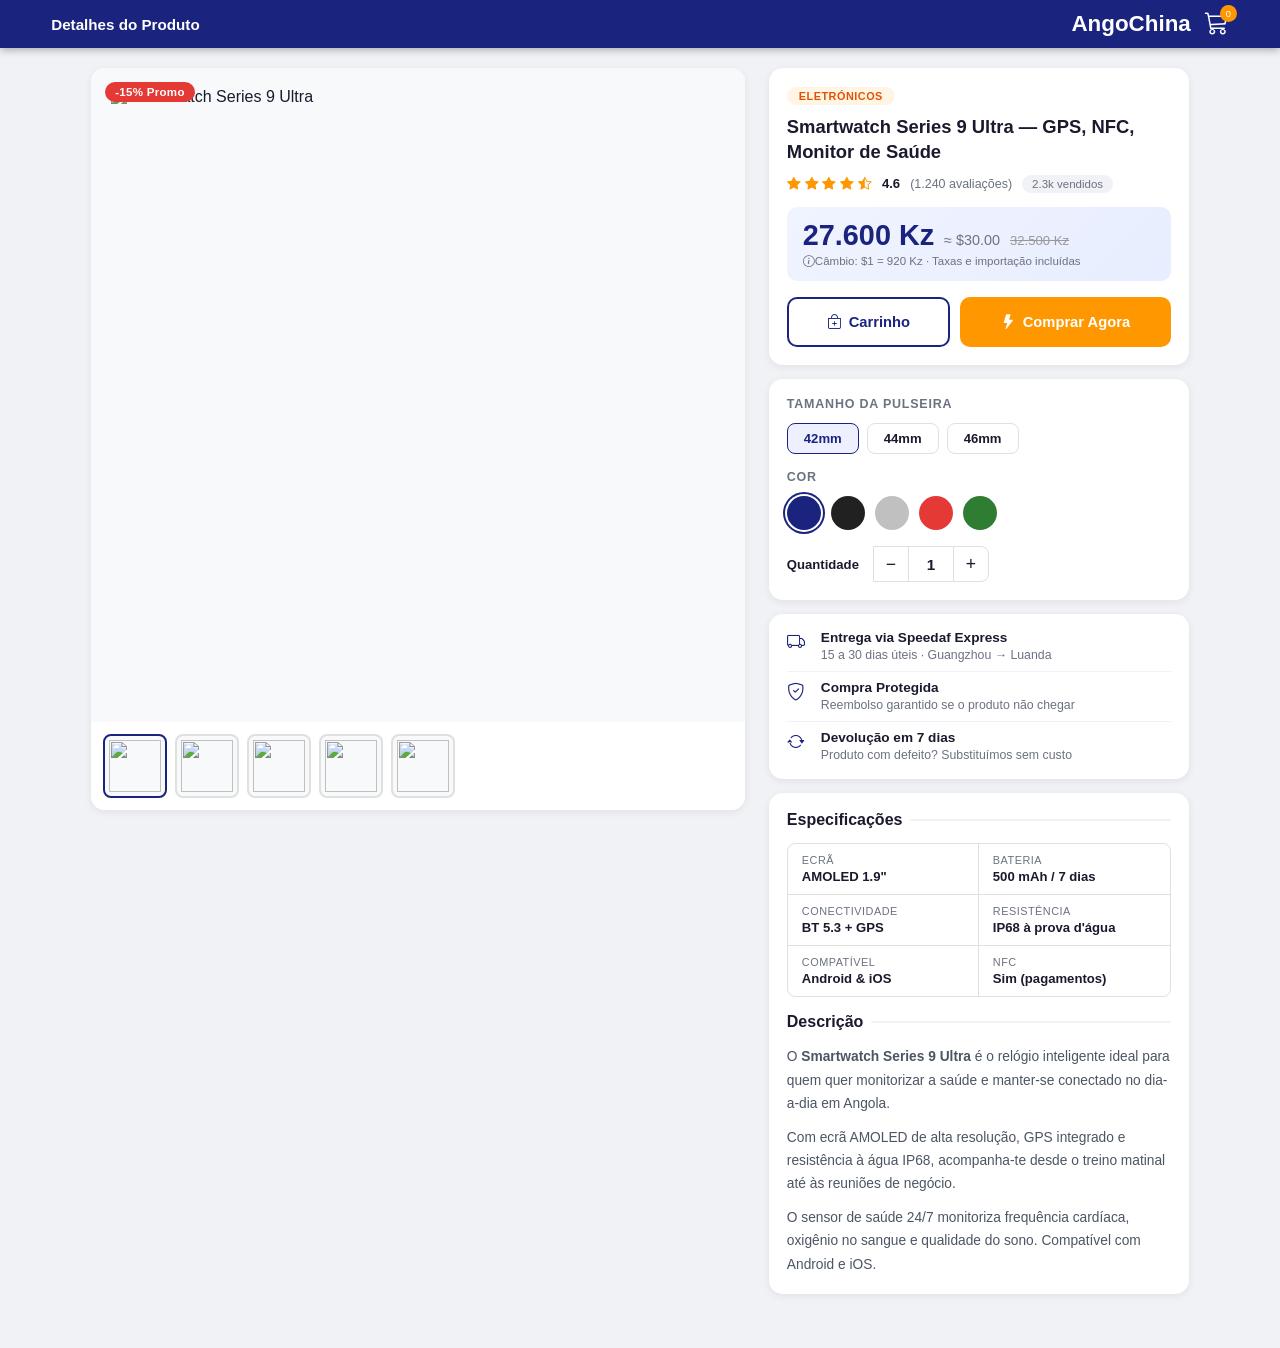
==== src/Frontend/Pages/produto.html @ 0ebcf45f "HTML de produto generico" ====
<!doctype html>
<html lang="pt-AO">
  <head>
    <meta charset="UTF-8" />
    <meta
      name="viewport"
      content="width=device-width, initial-scale=1.0, maximum-scale=1.0, user-scalable=no"
    />
    <title>AngoChina | Smartwatch Series 9 Ultra</title>
    <link
      href="https://cdn.jsdelivr.net/npm/bootstrap-icons@1.11.0/font/bootstrap-icons.css"
      rel="stylesheet"
    />
    <link rel="stylesheet" href="../assets/css/produto.css" />
  </head>
  <body>
    <!-- HEADER -->
    <header class="main-header">
      <div class="header-container">
        <a href="index.html" class="btn-back"
          ><i class="bi bi-arrow-left"></i
        ></a>
        <span class="header-title">Detalhes do Produto</span>
        <a href="index.html" class="logo" style="display: none" id="desktopLogo"
          >AngoChina</a
        >
        <a href="#" class="cart-icon">
          <i class="bi bi-cart3"></i>
          <span class="badge" id="cartCount">0</span>
        </a>
      </div>
    </header>

    <!-- PÁGINA -->
    <div class="page">
      <!-- COLUNA ESQUERDA: Galeria -->
      <div class="gallery-col">
        <div class="gallery">
          <div class="main-photo">
            <span class="discount-badge">-15% Promo</span>
            <img
              id="mainImg"
              src="https://via.placeholder.com/500x500?text=Foto+1"
              alt="Smartwatch Series 9 Ultra"
            />
          </div>
          <div class="thumbnails">
            <div
              class="thumb active"
              onclick="
                changePhoto(
                  this,
                  'https://via.placeholder.com/500x500?text=Foto+1',
                )
              "
            >
              <img src="https://via.placeholder.com/120x120?text=1" alt="" />
            </div>
            <div
              class="thumb"
              onclick="
                changePhoto(
                  this,
                  'https://via.placeholder.com/500x500?text=Foto+2',
                )
              "
            >
              <img src="https://via.placeholder.com/120x120?text=2" alt="" />
            </div>
            <div
              class="thumb"
              onclick="
                changePhoto(
                  this,
                  'https://via.placeholder.com/500x500?text=Foto+3',
                )
              "
            >
              <img src="https://via.placeholder.com/120x120?text=3" alt="" />
            </div>
            <div
              class="thumb"
              onclick="
                changePhoto(
                  this,
                  'https://via.placeholder.com/500x500?text=Foto+4',
                )
              "
            >
              <img src="https://via.placeholder.com/120x120?text=4" alt="" />
            </div>
            <div
              class="thumb"
              onclick="
                changePhoto(
                  this,
                  'https://via.placeholder.com/500x500?text=Foto+5',
                )
              "
            >
              <img src="https://via.placeholder.com/120x120?text=5" alt="" />
            </div>
          </div>
        </div>
      </div>

      <!-- COLUNA DIREITA: Info -->
      <div class="info-col">
        <!-- INFO PRINCIPAL -->
        <div class="info-card">
          <span class="cat-tag">Eletrónicos</span>
          <h1 class="product-title">
            Smartwatch Series 9 Ultra — GPS, NFC, Monitor de Saúde
          </h1>

          <div class="rating-row">
            <span class="stars">
              <i class="bi bi-star-fill"></i>
              <i class="bi bi-star-fill"></i>
              <i class="bi bi-star-fill"></i>
              <i class="bi bi-star-fill"></i>
              <i class="bi bi-star-half"></i>
            </span>
            <span class="rating-num">4.6</span>
            <span class="reviews-count">(1.240 avaliações)</span>
            <span class="sold-tag">2.3k vendidos</span>
          </div>

          <div class="price-section">
            <div class="price-main">
              <span class="price-kz">27.600 Kz</span>
              <span class="price-usd">≈ $30.00</span>
              <span class="price-original">32.500 Kz</span>
            </div>
            <p class="price-note">
              <i class="bi bi-info-circle me-1"></i>Câmbio: $1 = 920 Kz · Taxas
              e importação incluídas
            </p>
          </div>

          <!-- Botões Desktop -->
          <div class="desktop-actions">
            <button class="btn-cart" onclick="addToCart()">
              <i class="bi bi-bag-plus"></i> Carrinho
            </button>
            <button
              class="btn-buy"
              onclick="showToast('A redirecionar para pagamento...')"
            >
              <i class="bi bi-lightning-fill"></i> Comprar Agora
            </button>
          </div>
        </div>

        <!-- VARIANTES -->
        <div class="variants-card">
          <p class="section-label">Tamanho da Pulseira</p>
          <div class="variant-options">
            <button class="variant-btn active" onclick="selectVariant(this)">
              42mm
            </button>
            <button class="variant-btn" onclick="selectVariant(this)">
              44mm
            </button>
            <button class="variant-btn" onclick="selectVariant(this)">
              46mm
            </button>
          </div>

          <p class="section-label">Cor</p>
          <div class="color-options">
            <div
              class="color-btn active"
              style="background: #1a237e"
              title="Azul"
              onclick="selectColor(this)"
            ></div>
            <div
              class="color-btn"
              style="background: #212121"
              title="Preto"
              onclick="selectColor(this)"
            ></div>
            <div
              class="color-btn"
              style="background: #c0c0c0"
              title="Prata"
              onclick="selectColor(this)"
            ></div>
            <div
              class="color-btn"
              style="background: #e53935"
              title="Vermelho"
              onclick="selectColor(this)"
            ></div>
            <div
              class="color-btn"
              style="background: #2e7d32"
              title="Verde"
              onclick="selectColor(this)"
            ></div>
          </div>

          <div class="qty-row">
            <span class="qty-label">Quantidade</span>
            <button class="qty-btn" onclick="changeQty(-1)">−</button>
            <div class="qty-display" id="qtyDisplay">1</div>
            <button class="qty-btn" onclick="changeQty(1)">+</button>
          </div>
        </div>

        <!-- ENTREGA -->
        <div class="shipping-card">
          <div class="shipping-row">
            <i class="bi bi-truck shipping-icon"></i>
            <div class="shipping-text">
              <strong>Entrega via Speedaf Express</strong>
              <span>15 a 30 dias úteis · Guangzhou → Luanda</span>
            </div>
          </div>
          <div class="shipping-row">
            <i class="bi bi-shield-check shipping-icon"></i>
            <div class="shipping-text">
              <strong>Compra Protegida</strong>
              <span>Reembolso garantido se o produto não chegar</span>
            </div>
          </div>
          <div class="shipping-row">
            <i class="bi bi-arrow-repeat shipping-icon"></i>
            <div class="shipping-text">
              <strong>Devolução em 7 dias</strong>
              <span>Produto com defeito? Substituímos sem custo</span>
            </div>
          </div>
        </div>

        <!-- DESCRIÇÃO -->
        <div class="desc-card">
          <h2 class="desc-title">Especificações</h2>
          <div class="specs-grid">
            <div class="spec-item">
              <div class="spec-key">Ecrã</div>
              <div class="spec-val">AMOLED 1.9"</div>
            </div>
            <div class="spec-item">
              <div class="spec-key">Bateria</div>
              <div class="spec-val">500 mAh / 7 dias</div>
            </div>
            <div class="spec-item">
              <div class="spec-key">Conectividade</div>
              <div class="spec-val">BT 5.3 + GPS</div>
            </div>
            <div class="spec-item">
              <div class="spec-key">Resistência</div>
              <div class="spec-val">IP68 à prova d'água</div>
            </div>
            <div class="spec-item">
              <div class="spec-key">Compatível</div>
              <div class="spec-val">Android & iOS</div>
            </div>
            <div class="spec-item">
              <div class="spec-key">NFC</div>
              <div class="spec-val">Sim (pagamentos)</div>
            </div>
          </div>

          <h2 class="desc-title">Descrição</h2>
          <div class="desc-text">
            <p>
              O <strong>Smartwatch Series 9 Ultra</strong> é o relógio
              inteligente ideal para quem quer monitorizar a saúde e manter-se
              conectado no dia-a-dia em Angola.
            </p>
            <p>
              Com ecrã AMOLED de alta resolução, GPS integrado e resistência à
              água IP68, acompanha-te desde o treino matinal até às reuniões de
              negócio.
            </p>
            <p>
              O sensor de saúde 24/7 monitoriza frequência cardíaca, oxigênio no
              sangue e qualidade do sono. Compatível com Android e iOS.
            </p>
          </div>
        </div>
      </div>
      <!-- /info-col -->
    </div>
    <!-- /page -->

    <!-- BARRA INFERIOR FIXA (mobile) -->
    <div class="bottom-bar">
      <div class="bottom-bar-inner">
        <button class="btn-cart" onclick="addToCart()">
          <i class="bi bi-bag-plus"></i> Carrinho
        </button>
        <button
          class="btn-buy"
          onclick="showToast('A redirecionar para pagamento...')"
        >
          <i class="bi bi-lightning-fill"></i> Comprar Agora
        </button>
      </div>
    </div>

    <!-- Toast -->
    <div class="toast" id="toast"></div>

    <script>
      let qty = 1;
      let cartCount = 0;

      function changeQty(delta) {
        qty = Math.max(1, Math.min(99, qty + delta));
        document.getElementById("qtyDisplay").textContent = qty;
      }

      function selectVariant(btn) {
        btn
          .closest(".variant-options")
          .querySelectorAll(".variant-btn")
          .forEach((b) => b.classList.remove("active"));
        btn.classList.add("active");
      }

      function selectColor(btn) {
        btn
          .closest(".color-options")
          .querySelectorAll(".color-btn")
          .forEach((b) => b.classList.remove("active"));
        btn.classList.add("active");
      }

      function changePhoto(thumb, src) {
        document
          .querySelectorAll(".thumb")
          .forEach((t) => t.classList.remove("active"));
        thumb.classList.add("active");
        const img = document.getElementById("mainImg");
        img.style.opacity = "0";
        img.style.transform = "scale(0.96)";
        setTimeout(() => {
          img.src = src;
          img.style.transition = "opacity 0.25s, transform 0.25s";
          img.style.opacity = "1";
          img.style.transform = "scale(1)";
        }, 150);
      }

      function addToCart() {
        cartCount++;
        document.getElementById("cartCount").textContent = cartCount;
        showToast(`✓ ${qty}x produto adicionado ao carrinho`);
      }

      function showToast(msg) {
        const t = document.getElementById("toast");
        t.textContent = msg;
        t.classList.add("show");
        setTimeout(() => t.classList.remove("show"), 2800);
      }

      // Mostrar logo no desktop
      if (window.innerWidth >= 768) {
        document.querySelector(".btn-back").style.display = "none";
        document.getElementById("desktopLogo").style.display = "block";
      }
    </script>
  </body>
</html>
---- src/Frontend/assets/css/produto.css ----
:root {
  --primary: #1a237e;
  --primary-dark: #121858;
  --accent: #ff9800;
  --accent-dark: #e65100;
  --bg: #f0f2f5;
  --white: #ffffff;
  --border: #e0e0e0;
  --text: #1a1a2e;
  --text-light: #6b7280;
  --shadow-sm: 0 2px 8px rgba(0, 0, 0, 0.07);
  --shadow: 0 4px 20px rgba(0, 0, 0, 0.11);
  --radius: 14px;
}

*,
*::before,
*::after {
  margin: 0;
  padding: 0;
  box-sizing: border-box;
  font-family: "Segoe UI", Tahoma, Geneva, Verdana, sans-serif;
}

html,
body {
  max-width: 100vw;
  overflow-x: hidden;
  background: var(--bg);
  color: var(--text);
}

/* ── HEADER ── */
.main-header {
  background: var(--primary);
  padding: 10px 4%;
  position: sticky;
  top: 0;
  z-index: 200;
  box-shadow: 0 2px 8px rgba(0, 0, 0, 0.3);
}

.header-container {
  max-width: 1200px;
  margin: 0 auto;
  display: flex;
  align-items: center;
  gap: 14px;
}

.btn-back {
  color: white;
  font-size: 1.3rem;
  text-decoration: none;
  flex-shrink: 0;
}

.header-title {
  flex: 1;
  color: white;
  font-size: 0.95rem;
  font-weight: 700;
  white-space: nowrap;
  overflow: hidden;
  text-overflow: ellipsis;
}

.logo {
  font-size: 1.4rem;
  font-weight: 900;
  color: white;
  text-decoration: none;
  white-space: nowrap;
}

.cart-icon {
  color: white;
  font-size: 1.5rem;
  text-decoration: none;
  position: relative;
}

.cart-icon .badge {
  position: absolute;
  top: -5px;
  right: -8px;
  background: var(--accent);
  color: white;
  font-size: 0.58rem;
  min-width: 17px;
  height: 17px;
  border-radius: 9px;
  display: flex;
  align-items: center;
  justify-content: center;
}

/* ── PAGE LAYOUT ── */
.page {
  max-width: 1200px;
  margin: 0 auto;
  padding: 20px 4% 100px;
}

/* ── GALERIA ── */
.gallery {
  background: var(--white);
  border-radius: var(--radius);
  overflow: hidden;
  box-shadow: var(--shadow-sm);
  margin-bottom: 14px;
}

.main-photo {
  position: relative;
  width: 100%;
  aspect-ratio: 1 / 1;
  background: #f8f9fa;
  display: flex;
  align-items: center;
  justify-content: center;
  overflow: hidden;
}

.main-photo img {
  width: 100%;
  height: 100%;
  object-fit: contain;
  padding: 20px;
  transition: transform 0.4s ease;
}

.main-photo:hover img {
  transform: scale(1.05);
}

/* Badge de desconto */
.discount-badge {
  position: absolute;
  top: 14px;
  left: 14px;
  background: #e53935;
  color: white;
  font-size: 0.72rem;
  font-weight: 800;
  padding: 4px 10px;
  border-radius: 30px;
  letter-spacing: 0.3px;
}

/* Miniaturas */
.thumbnails {
  display: flex;
  gap: 8px;
  padding: 12px;
  overflow-x: auto;
  scrollbar-width: none;
  background: var(--white);
}
.thumbnails::-webkit-scrollbar {
  display: none;
}

.thumb {
  flex: 0 0 64px;
  height: 64px;
  border-radius: 8px;
  border: 2px solid var(--border);
  overflow: hidden;
  cursor: pointer;
  transition: border-color 0.2s;
  background: #f8f9fa;
}

.thumb.active {
  border-color: var(--primary);
}

.thumb img {
  width: 100%;
  height: 100%;
  object-fit: contain;
  padding: 4px;
}

/* ── INFO CARD ── */
.info-card {
  background: var(--white);
  border-radius: var(--radius);
  padding: 18px;
  box-shadow: var(--shadow-sm);
  margin-bottom: 14px;
}

.cat-tag {
  display: inline-block;
  font-size: 0.68rem;
  font-weight: 800;
  color: var(--accent-dark);
  background: rgba(255, 152, 0, 0.1);
  border-radius: 30px;
  padding: 3px 12px;
  text-transform: uppercase;
  letter-spacing: 0.5px;
  margin-bottom: 10px;
}

.product-title {
  font-size: 1.15rem;
  font-weight: 800;
  line-height: 1.35;
  color: var(--text);
  margin-bottom: 10px;
}

/* Avaliação */
.rating-row {
  display: flex;
  align-items: center;
  gap: 10px;
  margin-bottom: 14px;
  flex-wrap: wrap;
}

.stars {
  color: var(--accent);
  font-size: 0.85rem;
}

.rating-num {
  font-size: 0.82rem;
  font-weight: 700;
  color: var(--text);
}

.reviews-count {
  font-size: 0.78rem;
  color: var(--text-light);
}

.sold-tag {
  font-size: 0.72rem;
  color: var(--text-light);
  background: var(--bg);
  padding: 3px 10px;
  border-radius: 20px;
}

/* Preço */
.price-section {
  background: linear-gradient(135deg, #f0f4ff 0%, #e8edff 100%);
  border-radius: 10px;
  padding: 14px 16px;
  margin-bottom: 16px;
}

.price-main {
  display: flex;
  align-items: baseline;
  gap: 10px;
  flex-wrap: wrap;
}

.price-kz {
  font-size: 1.8rem;
  font-weight: 900;
  color: var(--primary);
  line-height: 1;
}

.price-usd {
  font-size: 0.9rem;
  color: var(--text-light);
  font-weight: 500;
}

.price-original {
  font-size: 0.82rem;
  color: #999;
  text-decoration: line-through;
}

.price-note {
  font-size: 0.72rem;
  color: var(--text-light);
  margin-top: 6px;
}

/* ── VARIANTES ── */
.variants-card {
  background: var(--white);
  border-radius: var(--radius);
  padding: 18px;
  box-shadow: var(--shadow-sm);
  margin-bottom: 14px;
}

.section-label {
  font-size: 0.78rem;
  font-weight: 800;
  text-transform: uppercase;
  letter-spacing: 0.8px;
  color: var(--text-light);
  margin-bottom: 12px;
}

.variant-options {
  display: flex;
  flex-wrap: wrap;
  gap: 8px;
  margin-bottom: 16px;
}

.variant-btn {
  padding: 7px 16px;
  border-radius: 8px;
  border: 1.5px solid var(--border);
  background: var(--white);
  font-size: 0.82rem;
  font-weight: 600;
  color: var(--text);
  cursor: pointer;
  transition: all 0.18s;
}

.variant-btn.active {
  border-color: var(--primary);
  background: #eef0ff;
  color: var(--primary);
}

/* Cores */
.color-options {
  display: flex;
  gap: 10px;
  flex-wrap: wrap;
  margin-bottom: 16px;
}

.color-btn {
  width: 34px;
  height: 34px;
  border-radius: 50%;
  border: 3px solid transparent;
  cursor: pointer;
  transition: all 0.18s;
  position: relative;
}

.color-btn.active {
  border-color: var(--primary);
  box-shadow:
    0 0 0 2px white,
    0 0 0 4px var(--primary);
}

/* Quantidade */
.qty-row {
  display: flex;
  align-items: center;
  gap: 0;
}

.qty-label {
  font-size: 0.82rem;
  font-weight: 700;
  color: var(--text);
  margin-right: 14px;
}

.qty-btn {
  width: 36px;
  height: 36px;
  border: 1.5px solid var(--border);
  background: var(--white);
  font-size: 1.1rem;
  color: var(--text);
  cursor: pointer;
  display: flex;
  align-items: center;
  justify-content: center;
  transition: background 0.15s;
  user-select: none;
}

.qty-btn:first-child {
  border-radius: 8px 0 0 8px;
}
.qty-btn:last-child {
  border-radius: 0 8px 8px 0;
}
.qty-btn:hover {
  background: var(--bg);
}

.qty-display {
  width: 44px;
  height: 36px;
  border: 1.5px solid var(--border);
  border-left: none;
  border-right: none;
  display: flex;
  align-items: center;
  justify-content: center;
  font-size: 0.95rem;
  font-weight: 700;
  color: var(--text);
  background: var(--white);
}

/* ── ENTREGAS ── */
.shipping-card {
  background: var(--white);
  border-radius: var(--radius);
  padding: 16px 18px;
  box-shadow: var(--shadow-sm);
  margin-bottom: 14px;
}

.shipping-row {
  display: flex;
  align-items: flex-start;
  gap: 12px;
  padding: 8px 0;
  border-bottom: 1px solid var(--bg);
}

.shipping-row:last-child {
  border-bottom: none;
  padding-bottom: 0;
}
.shipping-row:first-child {
  padding-top: 0;
}

.shipping-icon {
  font-size: 1.1rem;
  color: var(--primary);
  width: 22px;
  flex-shrink: 0;
  margin-top: 1px;
}

.shipping-text strong {
  display: block;
  font-size: 0.85rem;
  color: var(--text);
}
.shipping-text span {
  font-size: 0.77rem;
  color: var(--text-light);
}

/* ── DESCRIÇÃO ── */
.desc-card {
  background: var(--white);
  border-radius: var(--radius);
  padding: 18px;
  box-shadow: var(--shadow-sm);
  margin-bottom: 14px;
}

.desc-title {
  font-size: 1rem;
  font-weight: 800;
  color: var(--text);
  margin-bottom: 14px;
  display: flex;
  align-items: center;
  gap: 8px;
}

.desc-title::after {
  content: "";
  flex: 1;
  height: 2px;
  background: var(--bg);
  border-radius: 2px;
}

.specs-grid {
  display: grid;
  grid-template-columns: 1fr 1fr;
  gap: 0;
  margin-bottom: 16px;
  border-radius: 8px;
  overflow: hidden;
  border: 1px solid var(--border);
}

.spec-item {
  padding: 10px 14px;
  border-bottom: 1px solid var(--border);
  border-right: 1px solid var(--border);
}

.spec-item:nth-child(even) {
  border-right: none;
}
.spec-item:nth-last-child(-n + 2) {
  border-bottom: none;
}

.spec-key {
  font-size: 0.68rem;
  text-transform: uppercase;
  letter-spacing: 0.5px;
  color: var(--text-light);
  margin-bottom: 3px;
}

.spec-val {
  font-size: 0.82rem;
  font-weight: 700;
  color: var(--text);
}

.desc-text {
  font-size: 0.86rem;
  line-height: 1.7;
  color: #4b5563;
}

.desc-text p {
  margin-bottom: 10px;
}
.desc-text p:last-child {
  margin-bottom: 0;
}

/* ── BARRA INFERIOR FIXA ── */
.bottom-bar {
  position: fixed;
  bottom: 0;
  left: 0;
  right: 0;
  z-index: 300;
  background: var(--white);
  border-top: 1px solid var(--border);
  padding: 12px 4%;
  box-shadow: 0 -4px 20px rgba(0, 0, 0, 0.1);
}

.bottom-bar-inner {
  max-width: 1200px;
  margin: 0 auto;
  display: flex;
  gap: 10px;
}

.btn-cart {
  flex: 1;
  padding: 14px;
  border-radius: 10px;
  border: 2px solid var(--primary);
  background: white;
  color: var(--primary);
  font-size: 0.9rem;
  font-weight: 800;
  cursor: pointer;
  display: flex;
  align-items: center;
  justify-content: center;
  gap: 7px;
  transition: all 0.2s;
}

.btn-cart:hover {
  background: var(--primary);
  color: white;
}

.btn-buy {
  flex: 1.4;
  padding: 14px;
  border-radius: 10px;
  border: none;
  background: var(--accent);
  color: white;
  font-size: 0.9rem;
  font-weight: 800;
  cursor: pointer;
  display: flex;
  align-items: center;
  justify-content: center;
  gap: 7px;
  transition: background 0.2s;
}

.btn-buy:hover {
  background: var(--accent-dark);
}

/* ── DESKTOP ── */
@media (min-width: 768px) {
  .page {
    display: grid;
    grid-template-columns: 1fr 420px;
    gap: 24px;
    align-items: start;
    padding-bottom: 40px;
  }

  .gallery-col {
    grid-column: 1;
  }
  .info-col {
    grid-column: 2;
  }

  .bottom-bar {
    display: none;
  }

  /* Botões inline no desktop */
  .desktop-actions {
    display: flex;
    gap: 10px;
    margin-top: 4px;
  }

  .btn-cart,
  .btn-buy {
    padding: 15px;
    font-size: 0.92rem;
  }

  .main-photo {
    aspect-ratio: 1 / 1;
  }
}

@media (max-width: 767px) {
  .desktop-actions {
    display: none;
  }
}

/* Toast de confirmação */
.toast {
  position: fixed;
  bottom: 90px;
  left: 50%;
  transform: translateX(-50%) translateY(20px);
  background: #1a237e;
  color: white;
  padding: 10px 22px;
  border-radius: 30px;
  font-size: 0.82rem;
  font-weight: 700;
  opacity: 0;
  pointer-events: none;
  transition: all 0.3s ease;
  z-index: 400;
  white-space: nowrap;
}

.toast.show {
  opacity: 1;
  transform: translateX(-50%) translateY(0);
}
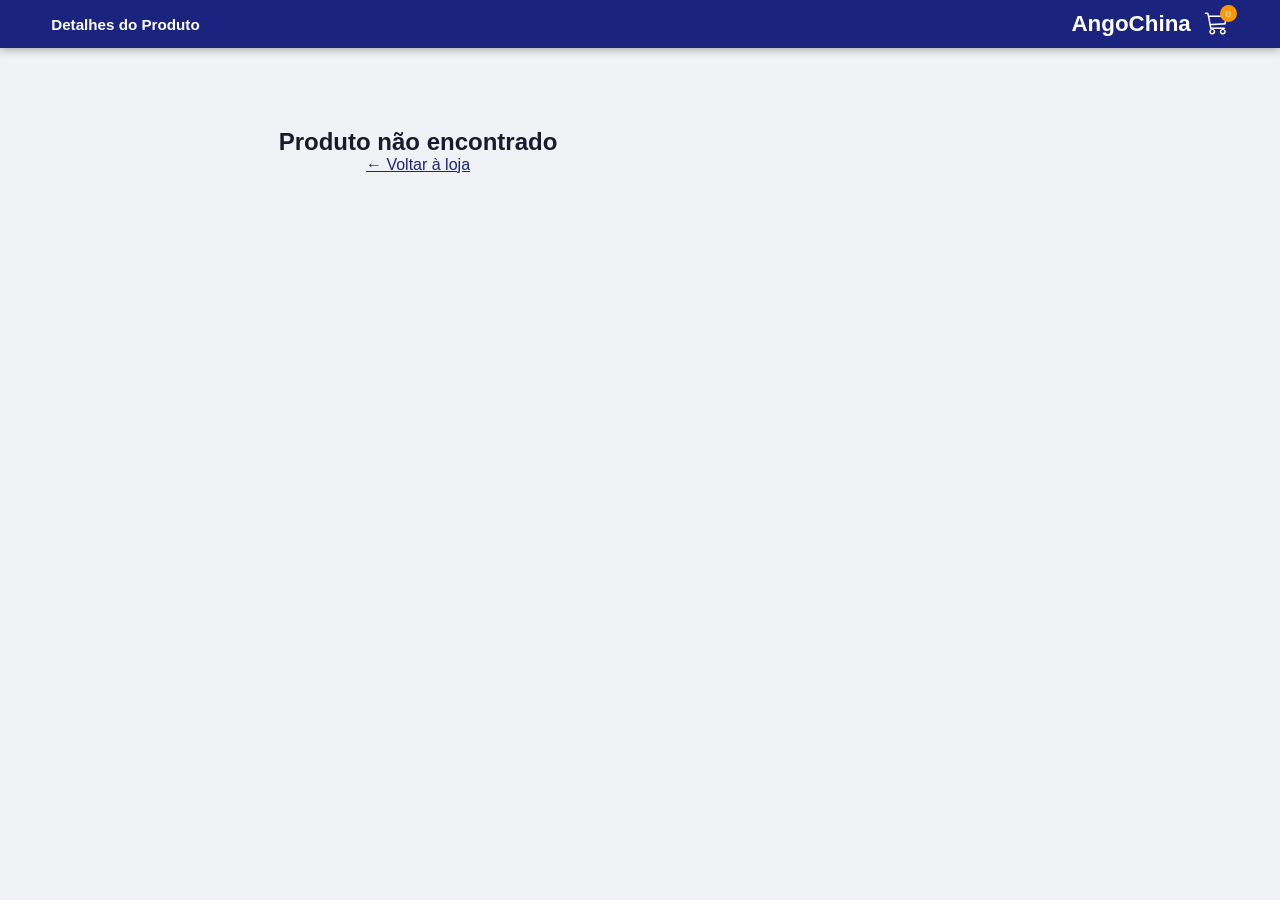
==== commit 9f5ec3c3: "feat: renderização dinâmica de produtos com módulos ES" ====
--- a/src/Frontend/Pages/produto.html
+++ b/src/Frontend/Pages/produto.html
@@ -6,7 +6,7 @@
       name="viewport"
       content="width=device-width, initial-scale=1.0, maximum-scale=1.0, user-scalable=no"
     />
-    <title>AngoChina | Smartwatch Series 9 Ultra</title>
+    <title>AngoChina | Produto</title>
     <link
       href="https://cdn.jsdelivr.net/npm/bootstrap-icons@1.11.0/font/bootstrap-icons.css"
       rel="stylesheet"
@@ -31,76 +31,16 @@
       </div>
     </header>
 
-    <!-- PÁGINA -->
+    <!-- PÁGINA — o JS preenche tudo aqui dentro -->
     <div class="page">
       <!-- COLUNA ESQUERDA: Galeria -->
       <div class="gallery-col">
         <div class="gallery">
           <div class="main-photo">
-            <span class="discount-badge">-15% Promo</span>
-            <img
-              id="mainImg"
-              src="https://via.placeholder.com/500x500?text=Foto+1"
-              alt="Smartwatch Series 9 Ultra"
-            />
+            <span class="discount-badge" style="display: none"></span>
+            <img id="mainImg" src="" alt="" />
           </div>
-          <div class="thumbnails">
-            <div
-              class="thumb active"
-              onclick="
-                changePhoto(
-                  this,
-                  'https://via.placeholder.com/500x500?text=Foto+1',
-                )
-              "
-            >
-              <img src="https://via.placeholder.com/120x120?text=1" alt="" />
-            </div>
-            <div
-              class="thumb"
-              onclick="
-                changePhoto(
-                  this,
-                  'https://via.placeholder.com/500x500?text=Foto+2',
-                )
-              "
-            >
-              <img src="https://via.placeholder.com/120x120?text=2" alt="" />
-            </div>
-            <div
-              class="thumb"
-              onclick="
-                changePhoto(
-                  this,
-                  'https://via.placeholder.com/500x500?text=Foto+3',
-                )
-              "
-            >
-              <img src="https://via.placeholder.com/120x120?text=3" alt="" />
-            </div>
-            <div
-              class="thumb"
-              onclick="
-                changePhoto(
-                  this,
-                  'https://via.placeholder.com/500x500?text=Foto+4',
-                )
-              "
-            >
-              <img src="https://via.placeholder.com/120x120?text=4" alt="" />
-            </div>
-            <div
-              class="thumb"
-              onclick="
-                changePhoto(
-                  this,
-                  'https://via.placeholder.com/500x500?text=Foto+5',
-                )
-              "
-            >
-              <img src="https://via.placeholder.com/120x120?text=5" alt="" />
-            </div>
-          </div>
+          <div class="thumbnails" id="thumbnails"></div>
         </div>
       </div>
 
@@ -108,33 +48,25 @@
       <div class="info-col">
         <!-- INFO PRINCIPAL -->
         <div class="info-card">
-          <span class="cat-tag">Eletrónicos</span>
-          <h1 class="product-title">
-            Smartwatch Series 9 Ultra — GPS, NFC, Monitor de Saúde
-          </h1>
+          <span class="cat-tag"></span>
+          <h1 class="product-title"></h1>
 
           <div class="rating-row">
-            <span class="stars">
-              <i class="bi bi-star-fill"></i>
-              <i class="bi bi-star-fill"></i>
-              <i class="bi bi-star-fill"></i>
-              <i class="bi bi-star-fill"></i>
-              <i class="bi bi-star-half"></i>
-            </span>
-            <span class="rating-num">4.6</span>
-            <span class="reviews-count">(1.240 avaliações)</span>
-            <span class="sold-tag">2.3k vendidos</span>
+            <span class="stars"></span>
+            <span class="rating-num"></span>
+            <span class="reviews-count"></span>
+            <span class="sold-tag"></span>
           </div>
 
           <div class="price-section">
             <div class="price-main">
-              <span class="price-kz">27.600 Kz</span>
-              <span class="price-usd">≈ $30.00</span>
-              <span class="price-original">32.500 Kz</span>
+              <span class="price-kz"></span>
+              <span class="price-usd"></span>
+              <span class="price-original" style="display: none"></span>
             </div>
             <p class="price-note">
-              <i class="bi bi-info-circle me-1"></i>Câmbio: $1 = 920 Kz · Taxas
-              e importação incluídas
+              <i class="bi bi-info-circle"></i> Câmbio: $1 = 920 Kz · Taxas e
+              importação incluídas
             </p>
           </div>
 
@@ -152,64 +84,9 @@
           </div>
         </div>
 
-        <!-- VARIANTES -->
-        <div class="variants-card">
-          <p class="section-label">Tamanho da Pulseira</p>
-          <div class="variant-options">
-            <button class="variant-btn active" onclick="selectVariant(this)">
-              42mm
-            </button>
-            <button class="variant-btn" onclick="selectVariant(this)">
-              44mm
-            </button>
-            <button class="variant-btn" onclick="selectVariant(this)">
-              46mm
-            </button>
-          </div>
+        <!-- VARIANTES — o JS preenche conforme o produto -->
+        <div class="variants-card"></div>
 
-          <p class="section-label">Cor</p>
-          <div class="color-options">
-            <div
-              class="color-btn active"
-              style="background: #1a237e"
-              title="Azul"
-              onclick="selectColor(this)"
-            ></div>
-            <div
-              class="color-btn"
-              style="background: #212121"
-              title="Preto"
-              onclick="selectColor(this)"
-            ></div>
-            <div
-              class="color-btn"
-              style="background: #c0c0c0"
-              title="Prata"
-              onclick="selectColor(this)"
-            ></div>
-            <div
-              class="color-btn"
-              style="background: #e53935"
-              title="Vermelho"
-              onclick="selectColor(this)"
-            ></div>
-            <div
-              class="color-btn"
-              style="background: #2e7d32"
-              title="Verde"
-              onclick="selectColor(this)"
-            ></div>
-          </div>
-
-          <div class="qty-row">
-            <span class="qty-label">Quantidade</span>
-            <button class="qty-btn" onclick="changeQty(-1)">−</button>
-            <div class="qty-display" id="qtyDisplay">1</div>
-            <button class="qty-btn" onclick="changeQty(1)">+</button>
-          </div>
-        </div>
-
-        <!-- ENTREGA -->
         <div class="shipping-card">
           <div class="shipping-row">
             <i class="bi bi-truck shipping-icon"></i>
@@ -234,60 +111,15 @@
           </div>
         </div>
 
-        <!-- DESCRIÇÃO -->
         <div class="desc-card">
-          <h2 class="desc-title">Especificações</h2>
-          <div class="specs-grid">
-            <div class="spec-item">
-              <div class="spec-key">Ecrã</div>
-              <div class="spec-val">AMOLED 1.9"</div>
-            </div>
-            <div class="spec-item">
-              <div class="spec-key">Bateria</div>
-              <div class="spec-val">500 mAh / 7 dias</div>
-            </div>
-            <div class="spec-item">
-              <div class="spec-key">Conectividade</div>
-              <div class="spec-val">BT 5.3 + GPS</div>
-            </div>
-            <div class="spec-item">
-              <div class="spec-key">Resistência</div>
-              <div class="spec-val">IP68 à prova d'água</div>
-            </div>
-            <div class="spec-item">
-              <div class="spec-key">Compatível</div>
-              <div class="spec-val">Android & iOS</div>
-            </div>
-            <div class="spec-item">
-              <div class="spec-key">NFC</div>
-              <div class="spec-val">Sim (pagamentos)</div>
-            </div>
-          </div>
-
+          <h2 class="desc-title specs-title">Especificações</h2>
+          <div class="specs-grid"></div>
           <h2 class="desc-title">Descrição</h2>
-          <div class="desc-text">
-            <p>
-              O <strong>Smartwatch Series 9 Ultra</strong> é o relógio
-              inteligente ideal para quem quer monitorizar a saúde e manter-se
-              conectado no dia-a-dia em Angola.
-            </p>
-            <p>
-              Com ecrã AMOLED de alta resolução, GPS integrado e resistência à
-              água IP68, acompanha-te desde o treino matinal até às reuniões de
-              negócio.
-            </p>
-            <p>
-              O sensor de saúde 24/7 monitoriza frequência cardíaca, oxigênio no
-              sangue e qualidade do sono. Compatível com Android e iOS.
-            </p>
-          </div>
+          <div class="desc-text"></div>
         </div>
       </div>
-      <!-- /info-col -->
     </div>
-    <!-- /page -->
 
-    <!-- BARRA INFERIOR FIXA (mobile) -->
     <div class="bottom-bar">
       <div class="bottom-bar-inner">
         <button class="btn-cart" onclick="addToCart()">
@@ -302,64 +134,13 @@
       </div>
     </div>
 
-    <!-- Toast -->
     <div class="toast" id="toast"></div>
 
+    <script
+      type="module"
+      src="../../utils/Renderizacao/Produtos/index.js"
+    ></script>
     <script>
-      let qty = 1;
-      let cartCount = 0;
-
-      function changeQty(delta) {
-        qty = Math.max(1, Math.min(99, qty + delta));
-        document.getElementById("qtyDisplay").textContent = qty;
-      }
-
-      function selectVariant(btn) {
-        btn
-          .closest(".variant-options")
-          .querySelectorAll(".variant-btn")
-          .forEach((b) => b.classList.remove("active"));
-        btn.classList.add("active");
-      }
-
-      function selectColor(btn) {
-        btn
-          .closest(".color-options")
-          .querySelectorAll(".color-btn")
-          .forEach((b) => b.classList.remove("active"));
-        btn.classList.add("active");
-      }
-
-      function changePhoto(thumb, src) {
-        document
-          .querySelectorAll(".thumb")
-          .forEach((t) => t.classList.remove("active"));
-        thumb.classList.add("active");
-        const img = document.getElementById("mainImg");
-        img.style.opacity = "0";
-        img.style.transform = "scale(0.96)";
-        setTimeout(() => {
-          img.src = src;
-          img.style.transition = "opacity 0.25s, transform 0.25s";
-          img.style.opacity = "1";
-          img.style.transform = "scale(1)";
-        }, 150);
-      }
-
-      function addToCart() {
-        cartCount++;
-        document.getElementById("cartCount").textContent = cartCount;
-        showToast(`✓ ${qty}x produto adicionado ao carrinho`);
-      }
-
-      function showToast(msg) {
-        const t = document.getElementById("toast");
-        t.textContent = msg;
-        t.classList.add("show");
-        setTimeout(() => t.classList.remove("show"), 2800);
-      }
-
-      // Mostrar logo no desktop
       if (window.innerWidth >= 768) {
         document.querySelector(".btn-back").style.display = "none";
         document.getElementById("desktopLogo").style.display = "block";
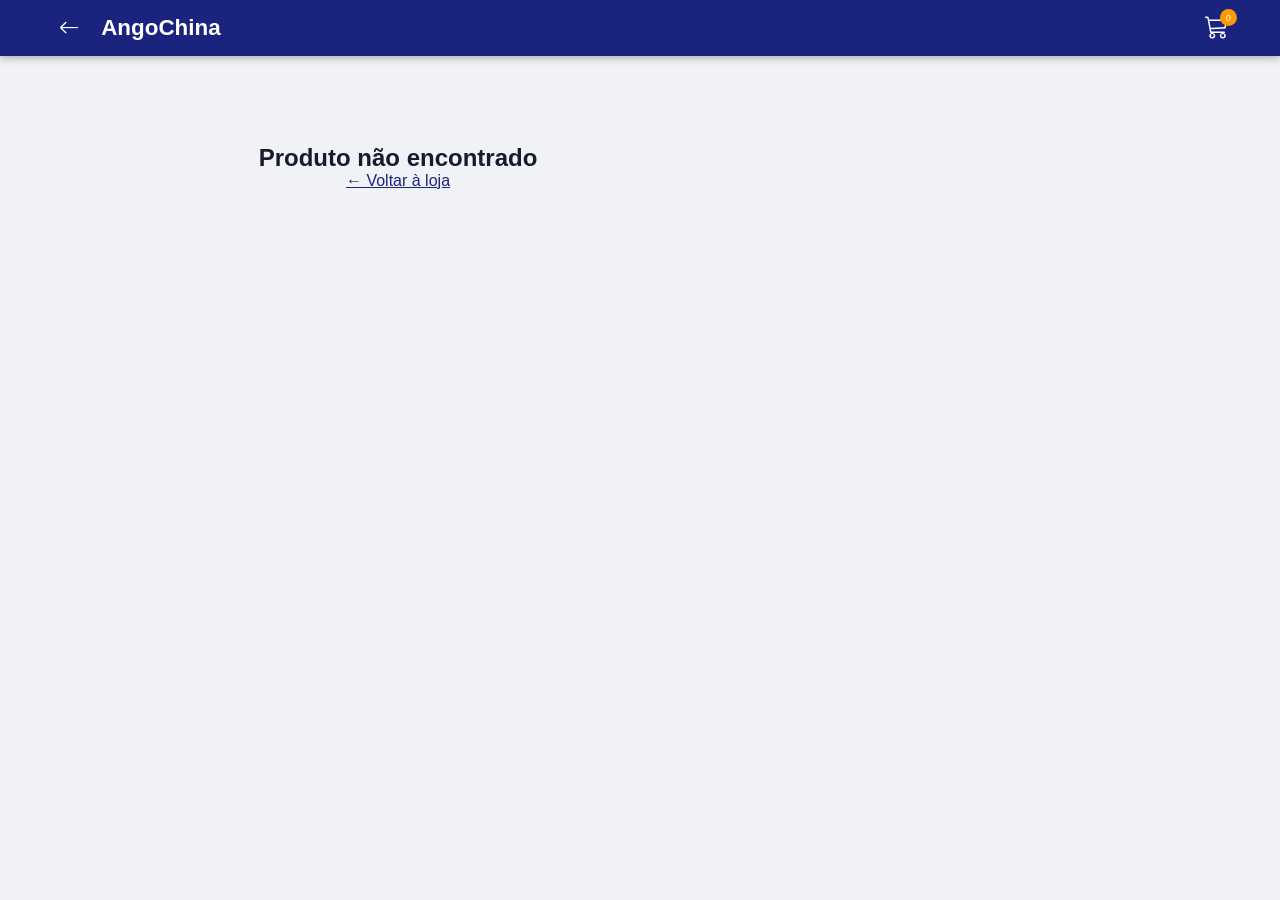
==== commit 1c0f0f38: "Tela de produtos calculando o total a ser pago de acordo com a quantidade" ====
--- a/src/Frontend/Pages/produto.html
+++ b/src/Frontend/Pages/produto.html
@@ -140,11 +140,5 @@
       type="module"
       src="../../utils/Renderizacao/Produtos/index.js"
     ></script>
-    <script>
-      if (window.innerWidth >= 768) {
-        document.querySelector(".btn-back").style.display = "none";
-        document.getElementById("desktopLogo").style.display = "block";
-      }
-    </script>
   </body>
 </html>
--- a/src/Frontend/assets/css/produto.css
+++ b/src/Frontend/assets/css/produto.css
@@ -30,6 +30,9 @@
   color: var(--text);
 }
 
+.main-header {
+  padding: 0; /* ← sem padding aqui */
+}
 /* ── HEADER ── */
 .main-header {
   background: var(--primary);
@@ -41,20 +44,31 @@
 }
 
 .header-container {
-  max-width: 1200px;
-  margin: 0 auto;
   display: flex;
   align-items: center;
   gap: 14px;
 }
 
+/* Seta — visível sempre, o JS não toca mais nela */
 .btn-back {
   color: white;
   font-size: 1.3rem;
   text-decoration: none;
   flex-shrink: 0;
-}
-
+  display: flex;
+  align-items: center;
+  justify-content: center;
+  width: 36px;
+  height: 36px;
+  border-radius: 50%;
+  transition: background 0.18s;
+}
+
+.btn-back:hover {
+  background: rgba(255, 255, 255, 0.15);
+}
+
+/* Título do header ocupa o espaço do meio */
 .header-title {
   flex: 1;
   color: white;
@@ -65,12 +79,14 @@
   text-overflow: ellipsis;
 }
 
+/* Logo desktop — substitui o título no desktop */
 .logo {
   font-size: 1.4rem;
   font-weight: 900;
   color: white;
   text-decoration: none;
   white-space: nowrap;
+  flex: 1; /* ocupa o mesmo espaço que o header-title */
 }
 
 .cart-icon {
@@ -78,6 +94,7 @@
   font-size: 1.5rem;
   text-decoration: none;
   position: relative;
+  flex-shrink: 0;
 }
 
 .cart-icon .badge {
@@ -97,7 +114,7 @@
 
 /* ── PAGE LAYOUT ── */
 .page {
-  max-width: 1200px;
+  max-width: 1400px;
   margin: 0 auto;
   padding: 20px 4% 100px;
 }
@@ -134,7 +151,6 @@
   transform: scale(1.05);
 }
 
-/* Badge de desconto */
 .discount-badge {
   position: absolute;
   top: 14px;
@@ -145,17 +161,14 @@
   font-weight: 800;
   padding: 4px 10px;
   border-radius: 30px;
-  letter-spacing: 0.3px;
-}
-
-/* Miniaturas */
+}
+
 .thumbnails {
   display: flex;
   gap: 8px;
   padding: 12px;
   overflow-x: auto;
   scrollbar-width: none;
-  background: var(--white);
 }
 .thumbnails::-webkit-scrollbar {
   display: none;
@@ -213,7 +226,6 @@
   margin-bottom: 10px;
 }
 
-/* Avaliação */
 .rating-row {
   display: flex;
   align-items: center;
@@ -226,13 +238,10 @@
   color: var(--accent);
   font-size: 0.85rem;
 }
-
 .rating-num {
   font-size: 0.82rem;
   font-weight: 700;
-  color: var(--text);
-}
-
+}
 .reviews-count {
   font-size: 0.78rem;
   color: var(--text-light);
@@ -246,7 +255,6 @@
   border-radius: 20px;
 }
 
-/* Preço */
 .price-section {
   background: linear-gradient(135deg, #f0f4ff 0%, #e8edff 100%);
   border-radius: 10px;
@@ -267,19 +275,15 @@
   color: var(--primary);
   line-height: 1;
 }
-
 .price-usd {
   font-size: 0.9rem;
   color: var(--text-light);
-  font-weight: 500;
-}
-
+}
 .price-original {
   font-size: 0.82rem;
   color: #999;
   text-decoration: line-through;
 }
-
 .price-note {
   font-size: 0.72rem;
   color: var(--text-light);
@@ -329,7 +333,6 @@
   color: var(--primary);
 }
 
-/* Cores */
 .color-options {
   display: flex;
   gap: 10px;
@@ -344,11 +347,9 @@
   border: 3px solid transparent;
   cursor: pointer;
   transition: all 0.18s;
-  position: relative;
 }
 
 .color-btn.active {
-  border-color: var(--primary);
   box-shadow:
     0 0 0 2px white,
     0 0 0 4px var(--primary);
@@ -358,7 +359,6 @@
 .qty-row {
   display: flex;
   align-items: center;
-  gap: 0;
 }
 
 .qty-label {
@@ -383,10 +383,10 @@
   user-select: none;
 }
 
-.qty-btn:first-child {
+.qty-btn:first-of-type {
   border-radius: 8px 0 0 8px;
 }
-.qty-btn:last-child {
+.qty-btn:last-of-type {
   border-radius: 0 8px 8px 0;
 }
 .qty-btn:hover {
@@ -404,11 +404,31 @@
   justify-content: center;
   font-size: 0.95rem;
   font-weight: 700;
-  color: var(--text);
-  background: var(--white);
-}
-
-/* ── ENTREGAS ── */
+}
+
+/* Total */
+.total-row {
+  display: flex;
+  align-items: center;
+  justify-content: space-between;
+  margin-top: 14px;
+  padding-top: 14px;
+  border-top: 1px solid var(--border);
+}
+
+.total-label {
+  font-size: 0.85rem;
+  font-weight: 700;
+  color: var(--text-light);
+}
+
+.total-value {
+  font-size: 1.25rem;
+  font-weight: 900;
+  color: var(--primary);
+}
+
+/* ── ENTREGA ── */
 .shipping-card {
   background: var(--white);
   border-radius: var(--radius);
@@ -440,7 +460,6 @@
   flex-shrink: 0;
   margin-top: 1px;
 }
-
 .shipping-text strong {
   display: block;
   font-size: 0.85rem;
@@ -508,7 +527,6 @@
   color: var(--text-light);
   margin-bottom: 3px;
 }
-
 .spec-val {
   font-size: 0.82rem;
   font-weight: 700;
@@ -520,7 +538,6 @@
   line-height: 1.7;
   color: #4b5563;
 }
-
 .desc-text p {
   margin-bottom: 10px;
 }
@@ -528,7 +545,51 @@
   margin-bottom: 0;
 }
 
-/* ── BARRA INFERIOR FIXA ── */
+/* ── BOTÕES ── */
+.btn-cart {
+  flex: 1;
+  padding: 14px;
+  border-radius: 10px;
+  border: 2px solid var(--primary);
+  background: white;
+  color: var(--primary);
+  font-size: 0.9rem;
+  font-weight: 800;
+  cursor: pointer;
+  display: flex;
+  align-items: center;
+  justify-content: center;
+  gap: 7px;
+  transition: all 0.2s;
+}
+
+.btn-cart:hover {
+  background: var(--primary);
+  color: white;
+}
+
+.btn-buy {
+  flex: 1.4;
+  padding: 14px;
+  border-radius: 10px;
+  border: none;
+  background: var(--accent);
+  color: white;
+  font-size: 0.9rem;
+  font-weight: 800;
+  cursor: pointer;
+  display: flex;
+  align-items: center;
+  justify-content: center;
+  gap: 7px;
+  transition: background 0.2s;
+}
+
+.btn-buy:hover {
+  background: var(--accent-dark);
+}
+
+/* ── BARRA INFERIOR FIXA (mobile) ── */
 .bottom-bar {
   position: fixed;
   bottom: 0;
@@ -542,107 +603,19 @@
 }
 
 .bottom-bar-inner {
-  max-width: 1200px;
+  max-width: 1400px;
   margin: 0 auto;
   display: flex;
   gap: 10px;
 }
 
-.btn-cart {
-  flex: 1;
-  padding: 14px;
-  border-radius: 10px;
-  border: 2px solid var(--primary);
-  background: white;
-  color: var(--primary);
-  font-size: 0.9rem;
-  font-weight: 800;
-  cursor: pointer;
-  display: flex;
-  align-items: center;
-  justify-content: center;
-  gap: 7px;
-  transition: all 0.2s;
-}
-
-.btn-cart:hover {
-  background: var(--primary);
-  color: white;
-}
-
-.btn-buy {
-  flex: 1.4;
-  padding: 14px;
-  border-radius: 10px;
-  border: none;
-  background: var(--accent);
-  color: white;
-  font-size: 0.9rem;
-  font-weight: 800;
-  cursor: pointer;
-  display: flex;
-  align-items: center;
-  justify-content: center;
-  gap: 7px;
-  transition: background 0.2s;
-}
-
-.btn-buy:hover {
-  background: var(--accent-dark);
-}
-
-/* ── DESKTOP ── */
-@media (min-width: 768px) {
-  .page {
-    display: grid;
-    grid-template-columns: 1fr 420px;
-    gap: 24px;
-    align-items: start;
-    padding-bottom: 40px;
-  }
-
-  .gallery-col {
-    grid-column: 1;
-  }
-  .info-col {
-    grid-column: 2;
-  }
-
-  .bottom-bar {
-    display: none;
-  }
-
-  /* Botões inline no desktop */
-  .desktop-actions {
-    display: flex;
-    gap: 10px;
-    margin-top: 4px;
-  }
-
-  .btn-cart,
-  .btn-buy {
-    padding: 15px;
-    font-size: 0.92rem;
-  }
-
-  .main-photo {
-    aspect-ratio: 1 / 1;
-  }
-}
-
-@media (max-width: 767px) {
-  .desktop-actions {
-    display: none;
-  }
-}
-
-/* Toast de confirmação */
+/* ── TOAST ── */
 .toast {
   position: fixed;
   bottom: 90px;
   left: 50%;
   transform: translateX(-50%) translateY(20px);
-  background: #1a237e;
+  background: var(--primary);
   color: white;
   padding: 10px 22px;
   border-radius: 30px;
@@ -659,3 +632,69 @@
   opacity: 1;
   transform: translateX(-50%) translateY(0);
 }
+
+/* ============================================================
+   RESPONSIVIDADE
+   ============================================================ */
+
+/* MOBILE (<=767px): barra inferior + sem botões desktop */
+@media (max-width: 767px) {
+  .desktop-actions {
+    display: none;
+  }
+
+  .page {
+    padding: 14px 3% 100px;
+  }
+}
+
+/* DESKTOP (>=768px): layout 2 colunas + botões inline */
+@media (min-width: 768px) {
+  .page {
+    display: grid;
+    grid-template-columns: 1fr 420px;
+    gap: 24px;
+    align-items: start;
+    padding-bottom: 40px;
+  }
+
+  .gallery-col {
+    grid-column: 1;
+  }
+  .info-col {
+    grid-column: 2;
+  }
+
+  /* Barra inferior escondida — botões ficam no info-card */
+  .bottom-bar {
+    display: none;
+  }
+
+  .desktop-actions {
+    display: flex;
+    gap: 10px;
+    margin-top: 4px;
+  }
+
+  .btn-cart,
+  .btn-buy {
+    padding: 15px;
+    font-size: 0.92rem;
+  }
+
+  /* Header desktop: seta vira link "← Loja" com texto */
+  .header-title {
+    display: none;
+  } /* esconde "Detalhes do Produto" */
+  #desktopLogo {
+    display: block !important;
+  } /* mostra AngoChina */
+}
+
+/* DESKTOP GRANDE (>=1024px) */
+@media (min-width: 1024px) {
+  .page {
+    grid-template-columns: 1fr 460px;
+    padding: 28px 4% 40px;
+  }
+}
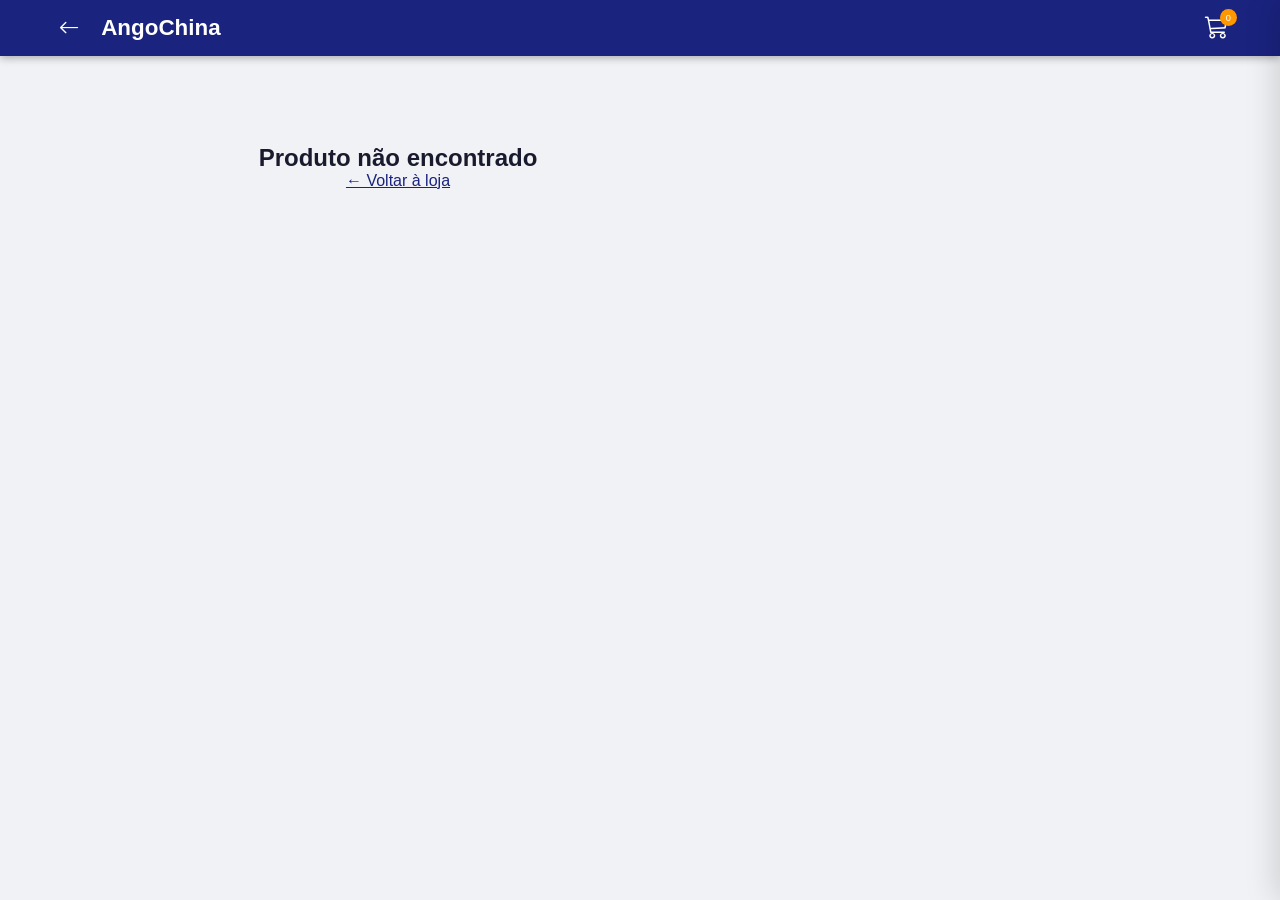
==== commit de1c5fc9: "Logica para renderizacao do carrinho criada" ====
--- a/src/Frontend/Pages/produto.html
+++ b/src/Frontend/Pages/produto.html
@@ -12,6 +12,7 @@
       rel="stylesheet"
     />
     <link rel="stylesheet" href="../assets/css/produto.css" />
+    <link rel="stylesheet" href="../assets/css/carrinho.css" />
   </head>
   <body>
     <!-- HEADER -->
@@ -140,5 +141,9 @@
       type="module"
       src="../../utils/Renderizacao/Produtos/index.js"
     ></script>
+    <script
+      type="module"
+      src="../../utils/Renderizacao/Carrinho/carrinho.js"
+    ></script>
   </body>
 </html>
--- a/src/Frontend/assets/css/produto.css
+++ b/src/Frontend/assets/css/produto.css
@@ -31,9 +31,9 @@
 }
 
 .main-header {
-  padding: 0; /* ← sem padding aqui */
-}
-/* ── HEADER ── */
+  padding: 0;
+}
+
 .main-header {
   background: var(--primary);
   padding: 10px 4%;
--- a/src/Frontend/assets/css/carrinho.css
+++ b/src/Frontend/assets/css/carrinho.css
@@ -0,0 +1,338 @@
+/* ============================================================
+   CARRINHO — Overlay / Drawer
+   ============================================================ */
+
+/* Fundo escuro por trás do drawer */
+.cart-overlay {
+  position: fixed;
+  inset: 0;
+  background: rgba(0, 0, 0, 0.45);
+  z-index: 500;
+  opacity: 0;
+  pointer-events: none;
+  transition: opacity 0.3s ease;
+}
+
+.cart-overlay.open {
+  opacity: 1;
+  pointer-events: all;
+}
+
+/* Drawer lateral (desktop) / bottom sheet (mobile) */
+.cart-drawer {
+  position: fixed;
+  z-index: 501;
+  background: var(--bg-gray, #f0f2f5);
+  display: flex;
+  flex-direction: column;
+  transition: transform 0.35s cubic-bezier(0.4, 0, 0.2, 1);
+}
+
+/* Desktop: drawer da direita */
+@media (min-width: 768px) {
+  .cart-drawer {
+    top: 0;
+    right: 0;
+    width: 480px;
+    max-width: 95vw;
+    height: 100vh;
+    transform: translateX(100%);
+    box-shadow: -4px 0 30px rgba(0, 0, 0, 0.15);
+  }
+
+  .cart-drawer.open {
+    transform: translateX(0);
+  }
+}
+
+/* Mobile: bottom sheet */
+@media (max-width: 767px) {
+  .cart-drawer {
+    bottom: 0;
+    left: 0;
+    right: 0;
+    width: 100%;
+    max-height: 92vh;
+    border-radius: 20px 20px 0 0;
+    transform: translateY(100%);
+    box-shadow: 0 -4px 30px rgba(0, 0, 0, 0.15);
+  }
+
+  .cart-drawer.open {
+    transform: translateY(0);
+  }
+}
+
+/* ── HEADER DO DRAWER ── */
+.cart-header {
+  background: var(--primary, #1a237e);
+  color: white;
+  padding: 16px 20px;
+  display: flex;
+  align-items: center;
+  justify-content: space-between;
+  flex-shrink: 0;
+}
+
+.cart-header h2 {
+  font-size: 1.05rem;
+  font-weight: 800;
+  display: flex;
+  align-items: center;
+  gap: 10px;
+}
+
+.cart-count-badge {
+  background: var(--accent, #ff9800);
+  color: white;
+  font-size: 0.7rem;
+  font-weight: 900;
+  min-width: 22px;
+  height: 22px;
+  border-radius: 11px;
+  display: inline-flex;
+  align-items: center;
+  justify-content: center;
+  padding: 0 6px;
+}
+
+.cart-close {
+  background: rgba(255, 255, 255, 0.15);
+  border: none;
+  color: white;
+  font-size: 1.2rem;
+  width: 36px;
+  height: 36px;
+  border-radius: 50%;
+  cursor: pointer;
+  display: flex;
+  align-items: center;
+  justify-content: center;
+  transition: background 0.2s;
+}
+
+.cart-close:hover {
+  background: rgba(255, 255, 255, 0.25);
+}
+
+/* ── CORPO DO DRAWER ── */
+.cart-body {
+  flex: 1;
+  overflow-y: auto;
+  padding: 16px;
+  scrollbar-width: thin;
+}
+
+/* Estado vazio */
+.cart-empty {
+  display: flex;
+  flex-direction: column;
+  align-items: center;
+  justify-content: center;
+  gap: 12px;
+  padding: 60px 20px;
+  text-align: center;
+  color: var(--text-light, #6b7280);
+}
+
+.cart-empty i {
+  font-size: 3.5rem;
+  opacity: 0.3;
+}
+
+.cart-empty p {
+  font-size: 0.95rem;
+}
+
+/* ── CARD DE ITEM ── */
+.cart-card {
+  background: white;
+  border-radius: 12px;
+  padding: 14px;
+  margin-bottom: 12px;
+  display: flex;
+  gap: 12px;
+  align-items: flex-start;
+  box-shadow: 0 2px 8px rgba(0, 0, 0, 0.06);
+  border: 1px solid var(--border, #e0e0e0);
+  animation: slideIn 0.25s ease;
+}
+
+@keyframes slideIn {
+  from {
+    opacity: 0;
+    transform: translateY(10px);
+  }
+  to {
+    opacity: 1;
+    transform: translateY(0);
+  }
+}
+
+.cart-card img {
+  width: 72px;
+  height: 72px;
+  object-fit: contain;
+  border-radius: 8px;
+  background: #f8f9fa;
+  flex-shrink: 0;
+}
+
+.cart-item-info {
+  flex: 1;
+  min-width: 0;
+}
+
+.cart-item-info h4 {
+  font-size: 0.85rem;
+  font-weight: 700;
+  line-height: 1.3;
+  color: var(--text, #333);
+  margin-bottom: 4px;
+  display: -webkit-box;
+  -webkit-line-clamp: 2;
+  -webkit-box-orient: vertical;
+  overflow: hidden;
+}
+
+.cart-item-cat {
+  font-size: 0.68rem;
+  color: var(--accent, #ff9800);
+  font-weight: 700;
+  text-transform: uppercase;
+  letter-spacing: 0.4px;
+  margin-bottom: 8px;
+}
+
+.cart-item-price {
+  font-size: 1rem;
+  font-weight: 900;
+  color: var(--primary, #1a237e);
+}
+
+/* Linha de controlo (qty + remover) */
+.cart-item-controls {
+  display: flex;
+  align-items: center;
+  justify-content: space-between;
+  margin-top: 10px;
+}
+
+.quantity-control {
+  display: flex;
+  align-items: center;
+  border: 1.5px solid var(--border, #e0e0e0);
+  border-radius: 8px;
+  overflow: hidden;
+}
+
+.btn-qty {
+  background: #f5f5f5;
+  border: none;
+  padding: 5px 12px;
+  cursor: pointer;
+  font-weight: 800;
+  font-size: 1rem;
+  color: var(--text, #333);
+  transition: background 0.15s;
+  user-select: none;
+}
+
+.btn-qty:hover {
+  background: #e0e0e0;
+}
+
+.qty-number {
+  padding: 0 14px;
+  font-weight: 700;
+  font-size: 0.9rem;
+  min-width: 30px;
+  text-align: center;
+}
+
+.btn-remove {
+  background: none;
+  border: none;
+  color: #ef4444;
+  font-size: 1.1rem;
+  cursor: pointer;
+  padding: 6px;
+  border-radius: 6px;
+  transition: background 0.15s;
+}
+
+.btn-remove:hover {
+  background: #fef2f2;
+}
+
+/* ── RESUMO FIXO ── */
+.cart-footer {
+  background: white;
+  border-top: 1px solid var(--border, #e0e0e0);
+  padding: 16px 20px;
+  flex-shrink: 0;
+  box-shadow: 0 -4px 16px rgba(0, 0, 0, 0.07);
+}
+
+.summary-row {
+  display: flex;
+  justify-content: space-between;
+  align-items: center;
+  margin-bottom: 8px;
+  font-size: 0.85rem;
+  color: var(--text-light, #6b7280);
+}
+
+.summary-row.total {
+  font-size: 1.1rem;
+  font-weight: 900;
+  color: var(--primary, #1a237e);
+  margin-top: 10px;
+  padding-top: 10px;
+  border-top: 1px solid var(--border, #e0e0e0);
+  margin-bottom: 14px;
+}
+
+.free-shipping {
+  color: #16a34a;
+  font-weight: 700;
+  font-size: 0.78rem;
+}
+
+.btn-checkout {
+  width: 100%;
+  background: var(--accent, #ff9800);
+  color: white;
+  border: none;
+  padding: 15px;
+  border-radius: 10px;
+  font-weight: 800;
+  font-size: 1rem;
+  cursor: pointer;
+  transition: background 0.2s;
+  display: flex;
+  align-items: center;
+  justify-content: center;
+  gap: 8px;
+}
+
+.btn-checkout:hover {
+  background: #e65100;
+}
+
+.btn-continue {
+  display: block;
+  text-align: center;
+  margin-top: 12px;
+  color: var(--text-light, #6b7280);
+  text-decoration: none;
+  font-size: 0.85rem;
+  cursor: pointer;
+  background: none;
+  border: none;
+  width: 100%;
+}
+
+.btn-continue:hover {
+  color: var(--primary, #1a237e);
+}
